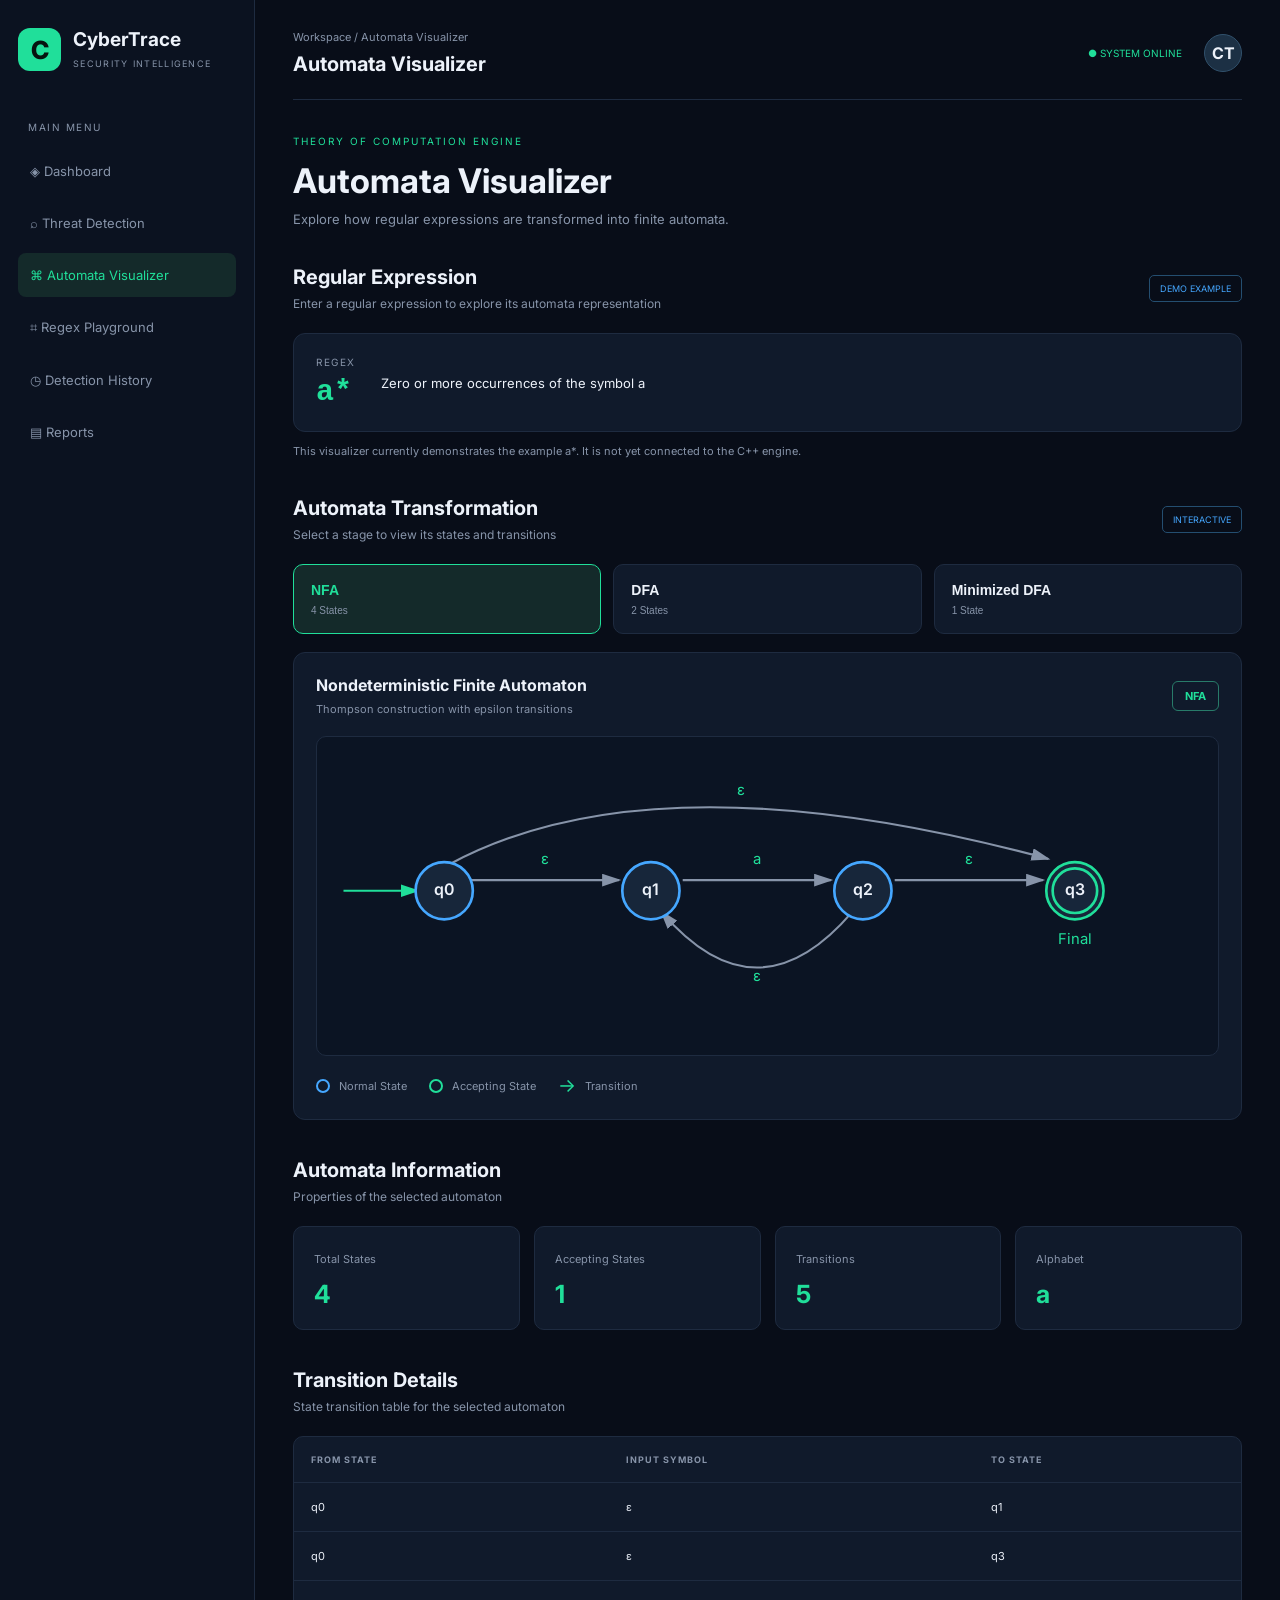
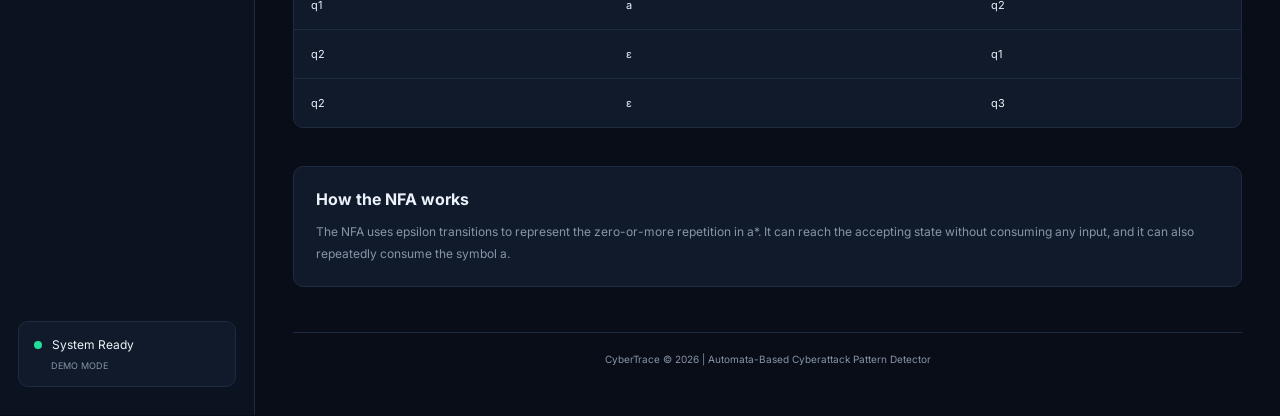
==== frontend/automata.html @ 646683e4 "Build CyberTrace dashboard, CSV detection interface and automata visualizer" ====
<!DOCTYPE html>
<html lang="en">

<head>
    <meta charset="UTF-8">
    <meta name="viewport" content="width=device-width, initial-scale=1.0">
    <title>CyberTrace | Automata Visualizer</title>
    <link rel="stylesheet" href="css/style.css">
    <link rel="stylesheet" href="css/automata.css">
</head>

<body>

<div class="app">

    <aside class="sidebar">

        <div class="brand">
            <div class="brand-icon">C</div>
            <div>
                <h2>CyberTrace</h2>
                <span>SECURITY INTELLIGENCE</span>
            </div>
        </div>

        <div class="nav-label">MAIN MENU</div>

        <nav>
            <a href="index.html" class="nav-link">◈ Dashboard</a>
            <a href="index.html" class="nav-link">⌕ Threat Detection</a>
            <a href="automata.html" class="nav-link active">⌘ Automata Visualizer</a>
            <a href="#" class="nav-link">⌗ Regex Playground</a>
            <a href="#" class="nav-link">◷ Detection History</a>
            <a href="#" class="nav-link">▤ Reports</a>
        </nav>

        <div class="sidebar-bottom">
            <div class="system-status">
                <span class="status-dot"></span>
                System Ready
                <small>DEMO MODE</small>
            </div>
        </div>

    </aside>

    <main class="main-content">

        <header class="topbar">
            <div>
                <p class="breadcrumb">Workspace / Automata Visualizer</p>
                <h2>Automata Visualizer</h2>
            </div>

            <div class="topbar-right">
                <span class="online-indicator">● SYSTEM ONLINE</span>
                <div class="profile">CT</div>
            </div>
        </header>

        <section class="automata-welcome">
            <p class="eyebrow">THEORY OF COMPUTATION ENGINE</p>
            <h1>Automata Visualizer</h1>
            <p>Explore how regular expressions are transformed into finite automata.</p>
        </section>

        <section class="section regex-input-section">

            <div class="section-heading">
                <div>
                    <h2>Regular Expression</h2>
                    <p>Enter a regular expression to explore its automata representation</p>
                </div>
                <span class="demo-tag">DEMO EXAMPLE</span>
            </div>

            <div class="regex-display">
                <div class="regex-value">
                    <span>REGEX</span>
                    <strong id="regexValue">a*</strong>
                </div>

                <div class="regex-description">
                    Zero or more occurrences of the symbol a
                </div>
            </div>

            <p class="automata-note">
                This visualizer currently demonstrates the example a*. It is not yet connected to the C++ engine.
            </p>

        </section>

        <section class="section">

            <div class="section-heading">
                <div>
                    <h2>Automata Transformation</h2>
                    <p>Select a stage to view its states and transitions</p>
                </div>
                <span class="demo-tag">INTERACTIVE</span>
            </div>

            <div class="automata-tabs">

                <button class="automata-tab active" data-type="nfa">
                    NFA
                    <span>4 States</span>
                </button>

                <button class="automata-tab" data-type="dfa">
                    DFA
                    <span>2 States</span>
                </button>

                <button class="automata-tab" data-type="minimized">
                    Minimized DFA
                    <span>1 State</span>
                </button>

            </div>

            <div class="automata-panel">

                <div class="automata-panel-heading">
                    <div>
                        <h3 id="automataTitle">Nondeterministic Finite Automaton</h3>
                        <p id="automataDescription">
                            Thompson construction with epsilon transitions
                        </p>
                    </div>

                    <span class="automata-type" id="automataType">NFA</span>
                </div>

                <div class="automata-canvas" id="automataCanvas">
                </div>

                <div class="automata-legend">
                    <div>
                        <span class="legend-state normal-state"></span>
                        Normal State
                    </div>

                    <div>
                        <span class="legend-state accepting-state"></span>
                        Accepting State
                    </div>

                    <div>
                        <span class="legend-arrow">→</span>
                        Transition
                    </div>
                </div>

            </div>

        </section>

        <section class="section">

            <div class="section-heading">
                <div>
                    <h2>Automata Information</h2>
                    <p>Properties of the selected automaton</p>
                </div>
            </div>

            <div class="automata-stats">

                <div class="automata-stat">
                    <span>Total States</span>
                    <strong id="stateCount">4</strong>
                </div>

                <div class="automata-stat">
                    <span>Accepting States</span>
                    <strong id="acceptingCount">1</strong>
                </div>

                <div class="automata-stat">
                    <span>Transitions</span>
                    <strong id="transitionCount">5</strong>
                </div>

                <div class="automata-stat">
                    <span>Alphabet</span>
                    <strong id="alphabetValue">a</strong>
                </div>

            </div>

        </section>

        <section class="section">

            <div class="section-heading">
                <div>
                    <h2>Transition Details</h2>
                    <p>State transition table for the selected automaton</p>
                </div>
            </div>

            <div class="table-container">
                <table>
                    <thead>
                        <tr>
                            <th>FROM STATE</th>
                            <th>INPUT SYMBOL</th>
                            <th>TO STATE</th>
                        </tr>
                    </thead>

                    <tbody id="transitionTableBody"></tbody>
                </table>
            </div>

        </section>

        <section class="section automata-explanation">

            <h2 id="explanationTitle">How the NFA works</h2>

            <p id="explanationText">
                The NFA uses epsilon transitions to represent the zero-or-more repetition in a*. 
                It can reach the accepting state without consuming any input, and it can also 
                repeatedly consume the symbol a.
            </p>

        </section>

        <footer>
            CyberTrace © 2026 | Automata-Based Cyberattack Pattern Detector
        </footer>

    </main>

</div>

<script src="js/automata.js"></script>

</body>
</html>
---- frontend/css/style.css ----
@import url('https://fonts.googleapis.com/css2?family=Inter:wght@400;500;600;700;800&display=swap');

:root {
    --bg: #080d18;
    --sidebar: #0b1220;
    --card: #101a2b;
    --border: #1e2b40;
    --text: #edf2fa;
    --muted: #8794a9;
    --green: #20df9a;
    --blue: #45a7ff;
}

* {
    margin: 0;
    padding: 0;
    box-sizing: border-box;
}

body {
    background: var(--bg);
    color: var(--text);
    font-family: 'Inter', sans-serif;
}

.app {
    display: flex;
    min-height: 100vh;
}

.sidebar {
    width: 255px;
    background: var(--sidebar);
    border-right: 1px solid var(--border);
    padding: 28px 18px;
    display: flex;
    flex-direction: column;
    flex-shrink: 0;
}

.brand {
    display: flex;
    align-items: center;
    gap: 12px;
    margin-bottom: 50px;
}

.brand-icon {
    background: var(--green);
    color: #06130f;
    width: 43px;
    height: 43px;
    border-radius: 12px;
    display: grid;
    place-items: center;
    font-size: 25px;
    font-weight: 800;
}

.brand h2 {
    font-size: 19px;
}

.brand span {
    font-size: 9px;
    color: var(--muted);
    letter-spacing: 1.3px;
}

.nav-label {
    color: var(--muted);
    font-size: 10px;
    letter-spacing: 1.5px;
    margin: 0 0 16px 10px;
}

nav {
    display: flex;
    flex-direction: column;
    gap: 8px;
}

.nav-link {
    padding: 14px 12px;
    text-decoration: none;
    color: var(--muted);
    font-size: 13px;
    border-radius: 8px;
    transition: 0.2s;
}

.nav-link:hover,
.nav-link.active {
    color: var(--green);
    background: #142a2a;
}

.sidebar-bottom {
    margin-top: auto;
}

.system-status {
    padding: 15px;
    background: var(--card);
    border: 1px solid var(--border);
    border-radius: 10px;
    font-size: 12px;
}

.status-dot {
    display: inline-block;
    width: 8px;
    height: 8px;
    background: var(--green);
    border-radius: 50%;
    margin-right: 7px;
}

.system-status small {
    display: block;
    margin: 8px 0 0 17px;
    color: var(--muted);
    font-size: 9px;
}

.main-content {
    flex: 1;
    min-width: 0;
    padding: 30px 38px;
}

.topbar {
    display: flex;
    align-items: center;
    justify-content: space-between;
    border-bottom: 1px solid var(--border);
    padding-bottom: 23px;
}

.breadcrumb {
    font-size: 11px;
    color: var(--muted);
    margin-bottom: 8px;
}

.topbar h2 {
    font-size: 20px;
}

.topbar-right {
    display: flex;
    align-items: center;
    gap: 22px;
}

.online-indicator {
    font-size: 10px;
    color: var(--green);
}

.profile {
    width: 38px;
    height: 38px;
    background: #1c3044;
    border: 1px solid #31516c;
    display: grid;
    place-items: center;
    border-radius: 50%;
    font-weight: 700;
}

.welcome {
    display: flex;
    justify-content: space-between;
    align-items: center;
    gap: 20px;
    margin: 35px 0;
}

.eyebrow {
    font-size: 10px;
    color: var(--green);
    letter-spacing: 2px;
    margin-bottom: 13px;
}

.welcome h1 {
    font-size: clamp(24px, 3vw, 34px);
    margin-bottom: 10px;
}

.welcome h1 span {
    color: var(--green);
}

.welcome p:last-child {
    color: var(--muted);
    font-size: 13px;
}

.scan-button {
    background: var(--green);
    color: #07130f;
    padding: 13px 20px;
    border: none;
    border-radius: 8px;
    font-weight: 700;
    cursor: pointer;
}

.scan-button:hover {
    background: #54f5b7;
}

.stats-grid {
    display: grid;
    grid-template-columns: repeat(4, minmax(0, 1fr));
    gap: 16px;
}

.stat-card,
.threat-card {
    background: var(--card);
    border: 1px solid var(--border);
    border-radius: 12px;
    padding: 22px;
}

.stat-card p {
    font-size: 12px;
    color: var(--muted);
}

.stat-card h2 {
    font-size: 29px;
    margin: 16px 0 9px;
}

.stat-card span {
    font-size: 10px;
    color: var(--muted);
}

.working {
    color: var(--green);
    font-size: 21px !important;
}

.section {
    margin-top: 38px;
}

.section-heading {
    display: flex;
    align-items: center;
    justify-content: space-between;
    gap: 16px;
    margin-bottom: 22px;
}

.section-heading h2 {
    font-size: 20px;
    margin-bottom: 7px;
}

.section-heading p {
    font-size: 12px;
    color: var(--muted);
}

.demo-tag {
    color: var(--blue);
    font-size: 9px;
    border: 1px solid #244e70;
    padding: 7px 10px;
    border-radius: 5px;
}

.chart-status {
    color: var(--blue);
    font-size: 10px;
    font-weight: 700;
    letter-spacing: 0.7px;
    border: 1px solid rgba(69, 167, 255, 0.35);
    padding: 8px 12px;
    border-radius: 8px;
    white-space: nowrap;
}

.chart-layout {
    display: grid;
    grid-template-columns: minmax(0, 1.3fr) minmax(220px, 0.7fr);
    align-items: center;
    gap: 32px;
    padding: 24px;
    background: var(--card);
    border: 1px solid var(--border);
    border-radius: 14px;
}

.chart-card {
    display: flex;
    align-items: center;
    justify-content: center;
    min-width: 0;
    padding: 10px;
}

.chart-container {
    position: relative;
    width: 100%;
    max-width: 290px;
    height: 270px;
}

.chart-container canvas {
    max-width: 100%;
}

.chart-legend {
    display: flex;
    flex-direction: column;
    gap: 14px;
    width: 100%;
}

.legend-item {
    display: flex;
    align-items: center;
    justify-content: space-between;
    gap: 12px;
    padding: 16px;
    background: rgba(255, 255, 255, 0.025);
    border: 1px solid var(--border);
    border-radius: 10px;
    transition: border-color 0.2s, transform 0.2s;
}

.legend-item:hover {
    border-color: var(--blue);
    transform: translateY(-2px);
}

.legend-label {
    display: flex;
    align-items: center;
    gap: 11px;
    color: var(--text);
    font-size: 13px;
}

.legend-item strong {
    color: var(--text);
    font-size: 18px;
    font-weight: 700;
}

.legend-dot {
    display: inline-block;
    width: 11px;
    height: 11px;
    flex-shrink: 0;
    border-radius: 50%;
}

.brute-dot {
    background: #20df9a;
}

.port-dot {
    background: #45a7ff;
}

.sql-dot {
    background: #ffbd59;
}

.xss-dot {
    background: #ff647c;
}

.threat-grid {
    display: grid;
    grid-template-columns: repeat(4, minmax(0, 1fr));
    gap: 16px;
}

.threat-card {
    transition: 0.2s;
}

.threat-card:hover,
.stat-card:hover {
    border-color: #287b69;
    transform: translateY(-3px);
}

.threat-icon {
    font-size: 22px;
}

.threat-card h3 {
    font-size: 13px;
    margin: 16px 0 12px;
}

.threat-card h2 {
    font-size: 27px;
    color: var(--green);
}

.threat-card p {
    font-size: 10px;
    color: var(--muted);
    margin-top: 8px;
}

.table-container {
    overflow-x: auto;
    background: var(--card);
    border: 1px solid var(--border);
    border-radius: 10px;
}

table {
    width: 100%;
    border-collapse: collapse;
    text-align: left;
    min-width: 600px;
}

th {
    color: var(--muted);
    font-size: 9px;
    letter-spacing: 1px;
    padding: 17px;
    border-bottom: 1px solid var(--border);
}

td {
    padding: 17px;
    font-size: 11px;
    border-bottom: 1px solid var(--border);
}

tbody tr:last-child td {
    border-bottom: none;
}

tbody tr:hover {
    background: #152238;
}

.badge {
    padding: 6px 9px;
    border-radius: 5px;
    font-size: 9px;
}

.danger {
    background: #3a1c28;
    color: #ff788d;
}

.view-all {
    color: var(--green);
    text-decoration: none;
    font-size: 11px;
}

.empty-alerts {
    text-align: center;
    color: var(--muted);
    font-size: 12px;
    padding: 25px;
    background: var(--card);
    border: 1px solid var(--border);
    border-radius: 10px;
}

.severity {
    font-size: 10px;
    padding: 6px 9px;
    border-radius: 5px;
    font-weight: 600;
}

.severity-high {
    color: #ff788d;
    background: #3a1c28;
}

.severity-medium {
    color: #ffbd59;
    background: #382c1a;
}

.severity-low {
    color: #20df9a;
    background: #14352d;
}

footer {
    margin-top: 45px;
    padding: 20px 0;
    border-top: 1px solid var(--border);
    color: var(--muted);
    font-size: 10px;
    text-align: center;
}

@media (max-width: 1050px) {
    .stats-grid,
    .threat-grid {
        grid-template-columns: repeat(2, 1fr);
    }

    .sidebar {
        width: 215px;
    }
}

@media (max-width: 850px) {
    .chart-layout {
        grid-template-columns: 1fr;
        gap: 20px;
    }

    .chart-container {
        max-width: 260px;
        height: 250px;
    }
}

@media (max-width: 700px) {
    .sidebar {
        width: 65px;
        padding: 20px 8px;
    }

    .brand {
        justify-content: center;
    }

    .brand > div:last-child,
    .nav-label,
    .nav-link:not(.active),
    .sidebar-bottom {
        display: none;
    }

    .nav-link {
        font-size: 0;
        text-align: center;
        padding: 15px 4px;
    }

    .nav-link.active {
        font-size: 12px;
    }

    .main-content {
        padding: 20px 14px;
    }

    .stats-grid,
    .threat-grid {
        grid-template-columns: 1fr;
    }

    .welcome {
        align-items: flex-start;
        flex-direction: column;
    }

    .topbar-right .online-indicator {
        display: none;
    }
}

@media (max-width: 480px) {
    .chart-layout {
        padding: 14px;
    }

    .section-heading {
        align-items: flex-start;
    }

    .section-heading h2 {
        font-size: 18px;
    }

    .chart-container {
        height: 220px;
    }

    .chart-status {
        font-size: 8px;
        padding: 7px 8px;
    }
}
---- frontend/css/automata.css ----
.automata-welcome {
    margin: 35px 0;
}

.automata-welcome h1 {
    font-size: clamp(25px, 3vw, 34px);
    margin-bottom: 10px;
}

.automata-welcome > p:last-child {
    color: var(--muted);
    font-size: 13px;
}

.regex-display {
    display: flex;
    align-items: center;
    gap: 25px;
    flex-wrap: wrap;
    padding: 22px;
    background: var(--card);
    border: 1px solid var(--border);
    border-radius: 12px;
}

.regex-value {
    display: flex;
    flex-direction: column;
    gap: 7px;
}

.regex-value span {
    color: var(--muted);
    font-size: 10px;
    letter-spacing: 1.5px;
}

.regex-value strong {
    color: var(--green);
    font-size: 30px;
    font-family: monospace;
}

.regex-description {
    color: var(--text);
    font-size: 13px;
}

.automata-note {
    margin-top: 12px;
    color: var(--muted);
    font-size: 11px;
}

.automata-tabs {
    display: grid;
    grid-template-columns: repeat(3, minmax(0, 1fr));
    gap: 12px;
    margin-bottom: 18px;
}

.automata-tab {
    display: flex;
    flex-direction: column;
    gap: 7px;
    align-items: flex-start;
    padding: 17px;
    border: 1px solid var(--border);
    border-radius: 10px;
    background: var(--card);
    color: var(--text);
    font-size: 14px;
    font-weight: 700;
    cursor: pointer;
    transition: 0.2s;
}

.automata-tab span {
    color: var(--muted);
    font-size: 10px;
    font-weight: 400;
}

.automata-tab:hover,
.automata-tab.active {
    border-color: var(--green);
    background: #142a2a;
}

.automata-tab.active {
    color: var(--green);
}

.automata-panel {
    padding: 22px;
    background: var(--card);
    border: 1px solid var(--border);
    border-radius: 12px;
}

.automata-panel-heading {
    display: flex;
    justify-content: space-between;
    align-items: center;
    gap: 15px;
    margin-bottom: 20px;
}

.automata-panel-heading h3 {
    font-size: 16px;
    margin-bottom: 7px;
}

.automata-panel-heading p {
    color: var(--muted);
    font-size: 11px;
}

.automata-type {
    padding: 7px 12px;
    border: 1px solid #287b69;
    border-radius: 6px;
    color: var(--green);
    font-size: 11px;
    font-weight: 700;
}

.automata-canvas {
    width: 100%;
    min-height: 300px;
    overflow-x: auto;
    border: 1px solid var(--border);
    border-radius: 10px;
    background: #0b1423;
}

.automata-canvas svg {
    display: block;
    width: 100%;
    min-width: 650px;
    height: auto;
}

.automata-canvas .state-circle {
    fill: #17263a;
    stroke: #45a7ff;
    stroke-width: 2.5;
}

.automata-canvas .accepting-circle {
    stroke: var(--green);
}

.automata-canvas .state-label {
    fill: var(--text);
    font-size: 15px;
    font-weight: 600;
    text-anchor: middle;
    dominant-baseline: middle;
}

.automata-canvas .edge {
    fill: none;
    stroke: #8794a9;
    stroke-width: 2;
}

.automata-canvas .edge-label {
    fill: var(--green);
    font-size: 14px;
    text-anchor: middle;
}

.automata-canvas .start-arrow {
    stroke: var(--green);
    stroke-width: 2;
    fill: none;
}

.automata-legend {
    display: flex;
    flex-wrap: wrap;
    gap: 22px;
    padding-top: 18px;
    color: var(--muted);
    font-size: 11px;
}

.automata-legend > div {
    display: flex;
    align-items: center;
    gap: 9px;
}

.legend-state {
    display: inline-block;
    width: 14px;
    height: 14px;
    border: 2px solid var(--blue);
    border-radius: 50%;
}

.accepting-state {
    border-color: var(--green);
    box-shadow: inset 0 0 0 2px var(--card);
}

.legend-arrow {
    color: var(--green);
    font-size: 19px;
}

.automata-stats {
    display: grid;
    grid-template-columns: repeat(4, minmax(0, 1fr));
    gap: 14px;
}

.automata-stat {
    padding: 20px;
    background: var(--card);
    border: 1px solid var(--border);
    border-radius: 10px;
}

.automata-stat span {
    color: var(--muted);
    font-size: 11px;
}

.automata-stat strong {
    display: block;
    margin-top: 12px;
    color: var(--green);
    font-size: 25px;
}

.automata-explanation {
    padding: 22px;
    background: var(--card);
    border: 1px solid var(--border);
    border-radius: 10px;
}

.automata-explanation h2 {
    font-size: 16px;
    margin-bottom: 12px;
}

.automata-explanation p {
    color: var(--muted);
    font-size: 12px;
    line-height: 1.8;
}

@media (max-width: 850px) {
    .automata-stats {
        grid-template-columns: repeat(2, 1fr);
    }
}

@media (max-width: 600px) {
    .automata-tabs {
        grid-template-columns: 1fr;
    }

    .automata-panel {
        padding: 13px;
    }

    .automata-panel-heading {
        align-items: flex-start;
    }

    .automata-stats {
        grid-template-columns: 1fr;
    }
}
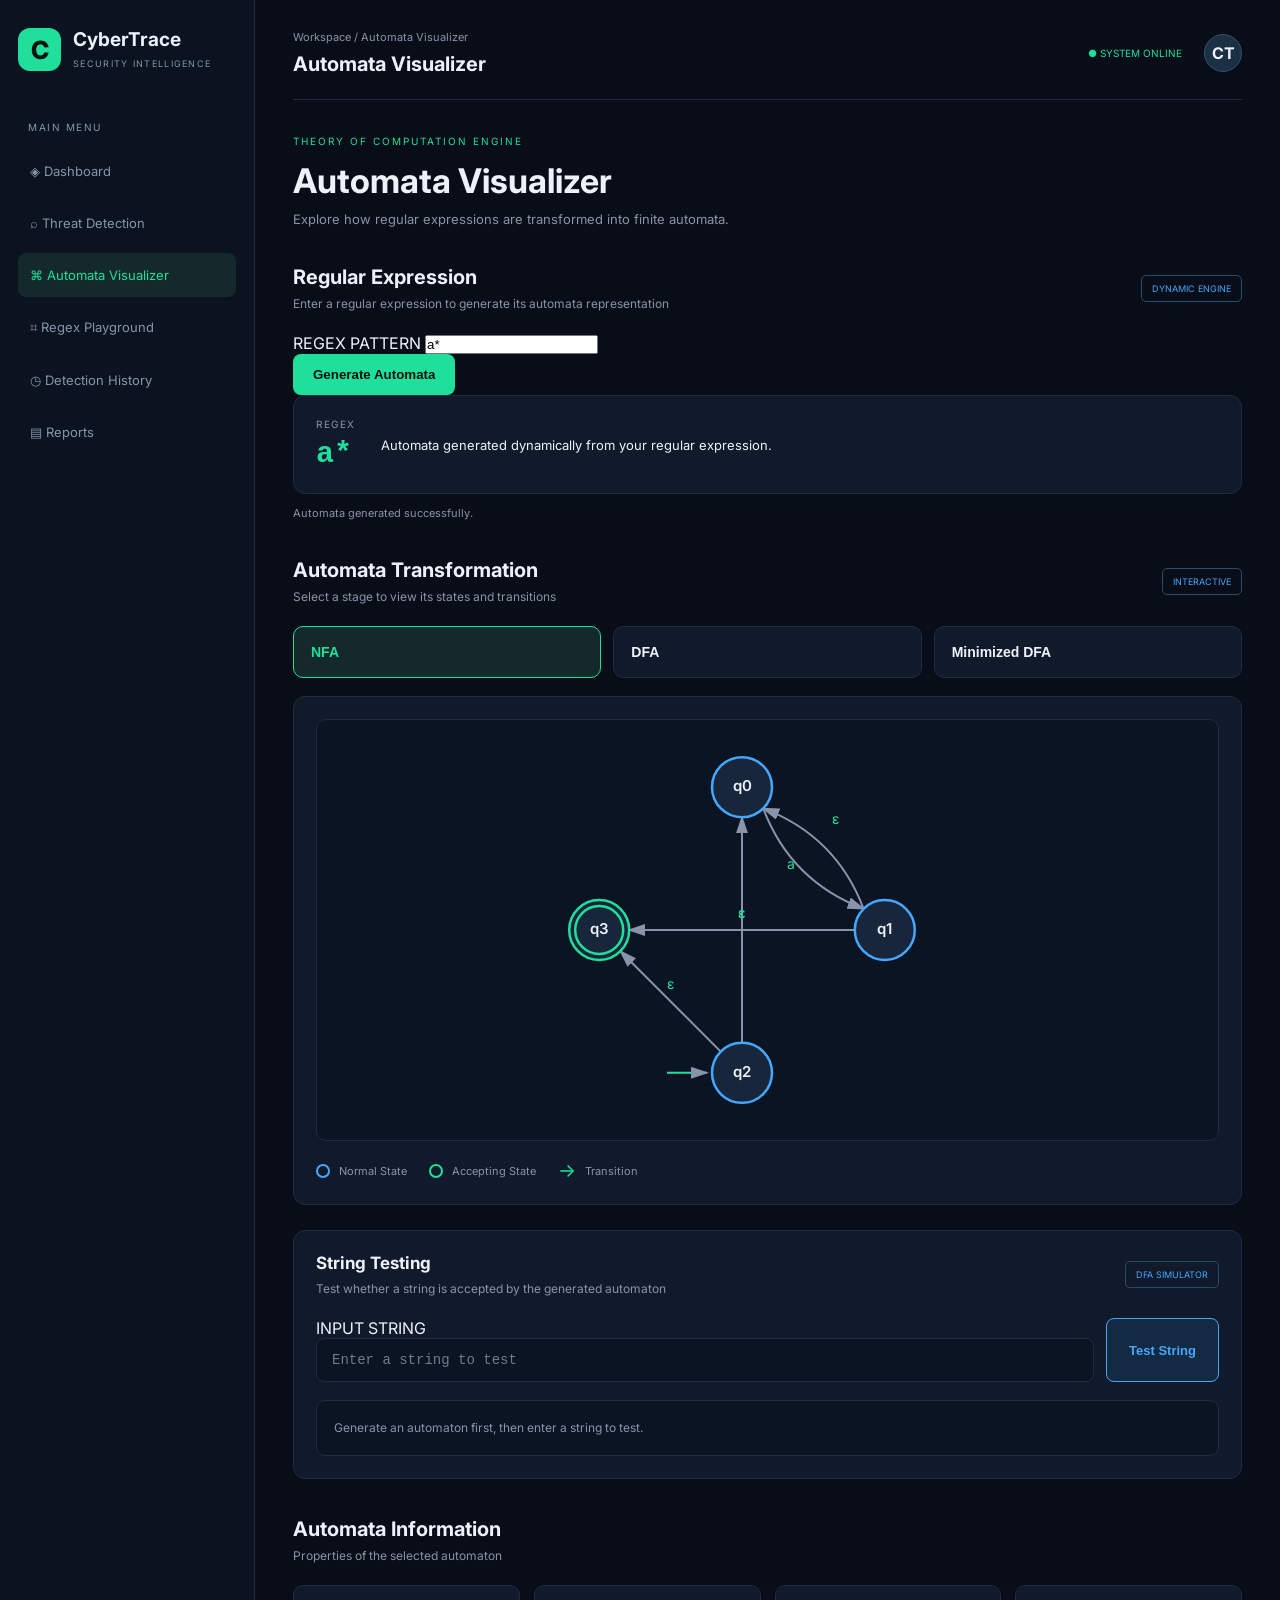
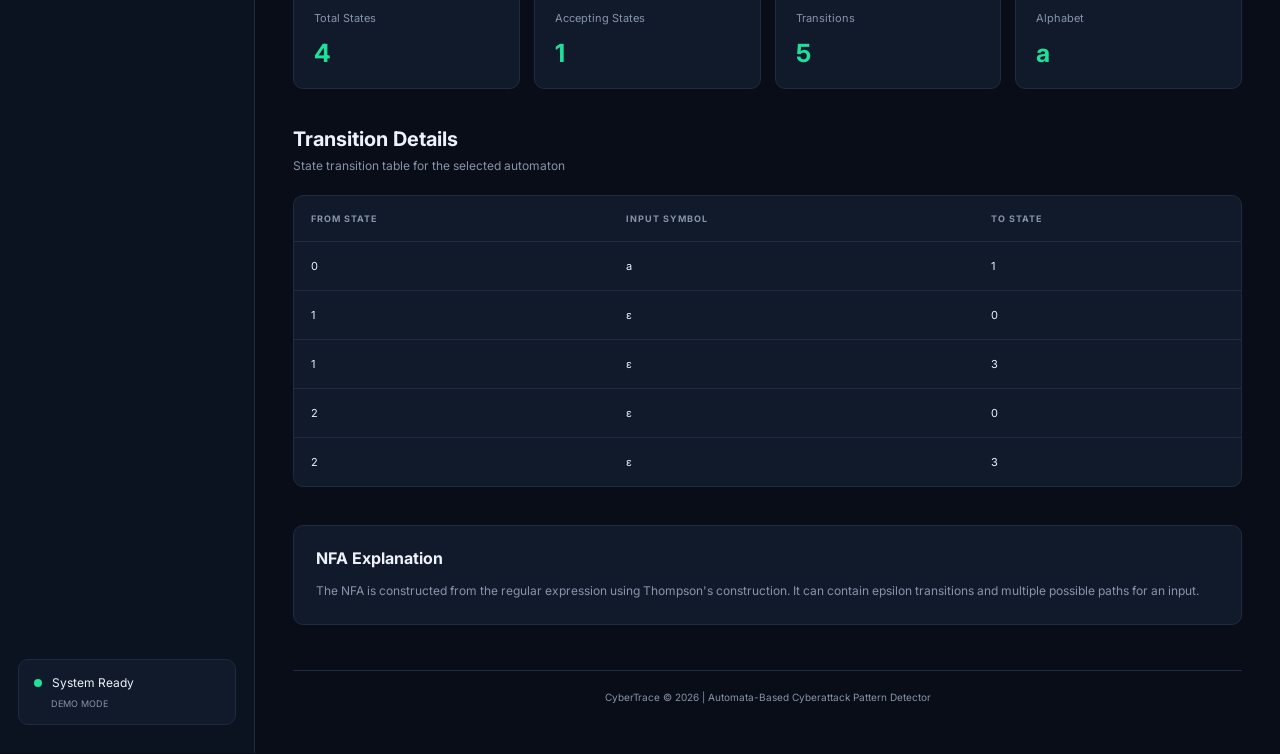
==== commit 2c3dfc4e: "Complete regex playground and automata integration" ====
--- a/frontend/automata.html
+++ b/frontend/automata.html
@@ -1,3 +1,4 @@
+
 <!DOCTYPE html>
 <html lang="en">
 
@@ -29,7 +30,7 @@
             <a href="index.html" class="nav-link">◈ Dashboard</a>
             <a href="index.html" class="nav-link">⌕ Threat Detection</a>
             <a href="automata.html" class="nav-link active">⌘ Automata Visualizer</a>
-            <a href="#" class="nav-link">⌗ Regex Playground</a>
+            <a href="index.html" class="nav-link">⌗ Regex Playground</a>
             <a href="#" class="nav-link">◷ Detection History</a>
             <a href="#" class="nav-link">▤ Reports</a>
         </nav>
@@ -64,14 +65,37 @@
             <p>Explore how regular expressions are transformed into finite automata.</p>
         </section>
 
+        <!-- REGEX INPUT -->
+
         <section class="section regex-input-section">
 
             <div class="section-heading">
                 <div>
                     <h2>Regular Expression</h2>
-                    <p>Enter a regular expression to explore its automata representation</p>
-                </div>
-                <span class="demo-tag">DEMO EXAMPLE</span>
+                    <p>Enter a regular expression to generate its automata representation</p>
+                </div>
+                <span class="demo-tag">DYNAMIC ENGINE</span>
+            </div>
+
+            <div class="regex-controls">
+
+                <div class="regex-input-wrapper">
+                    <label for="regexInput">REGEX PATTERN</label>
+
+                    <input
+                        type="text"
+                        id="regexInput"
+                        value="a*"
+                        placeholder="Enter regex (e.g. (a|b)*abb)"
+                        autocomplete="off"
+                        spellcheck="false"
+                    >
+                </div>
+
+                <button id="generateAutomataBtn" class="scan-button" type="button">
+                    Generate Automata
+                </button>
+
             </div>
 
             <div class="regex-display">
@@ -80,16 +104,18 @@
                     <strong id="regexValue">a*</strong>
                 </div>
 
-                <div class="regex-description">
-                    Zero or more occurrences of the symbol a
-                </div>
-            </div>
-
-            <p class="automata-note">
-                This visualizer currently demonstrates the example a*. It is not yet connected to the C++ engine.
+                <div class="regex-description" id="regexDescription">
+                    Enter a regular expression and generate its NFA, DFA and minimized DFA.
+                </div>
+            </div>
+
+            <p class="automata-note" id="automataStatus" role="status">
+                Ready to generate automata.
             </p>
 
         </section>
+
+        <!-- AUTOMATA TRANSFORMATION -->
 
         <section class="section">
 
@@ -103,35 +129,21 @@
 
             <div class="automata-tabs">
 
-                <button class="automata-tab active" data-type="nfa">
+                <button class="automata-tab active" data-type="nfa" type="button">
                     NFA
-                    <span>4 States</span>
-                </button>
-
-                <button class="automata-tab" data-type="dfa">
+                </button>
+
+                <button class="automata-tab" data-type="dfa" type="button">
                     DFA
-                    <span>2 States</span>
-                </button>
-
-                <button class="automata-tab" data-type="minimized">
+                </button>
+
+                <button class="automata-tab" data-type="minimized" type="button">
                     Minimized DFA
-                    <span>1 State</span>
                 </button>
 
             </div>
 
             <div class="automata-panel">
-
-                <div class="automata-panel-heading">
-                    <div>
-                        <h3 id="automataTitle">Nondeterministic Finite Automaton</h3>
-                        <p id="automataDescription">
-                            Thompson construction with epsilon transitions
-                        </p>
-                    </div>
-
-                    <span class="automata-type" id="automataType">NFA</span>
-                </div>
 
                 <div class="automata-canvas" id="automataCanvas">
                 </div>
@@ -157,6 +169,55 @@
 
         </section>
 
+        <!-- STRING TESTING -->
+
+        <section class="section string-testing-section">
+
+            <div class="section-heading">
+                <div>
+                    <h2>String Testing</h2>
+                    <p>Test whether a string is accepted by the generated automaton</p>
+                </div>
+                <span class="demo-tag">DFA SIMULATOR</span>
+            </div>
+
+            <div class="string-test-controls">
+
+                <div class="string-input-wrapper">
+                    <label for="testStringInput">INPUT STRING</label>
+
+                    <input
+                        type="text"
+                        id="testStringInput"
+                        placeholder="Enter a string to test"
+                        autocomplete="off"
+                        spellcheck="false"
+                    >
+                </div>
+
+                <button id="testStringBtn" class="scan-button" type="button">
+                    Test String
+                </button>
+
+            </div>
+
+            <div id="stringTestResult" class="string-test-result" role="status">
+                <p>Generate an automaton first, then enter a string to test.</p>
+            </div>
+
+            <div id="stringTraceSection" class="string-trace-section">
+
+                <h3>Transition Trace</h3>
+
+                <div id="stringTrace" class="string-trace">
+                </div>
+
+            </div>
+
+        </section>
+
+        <!-- AUTOMATA INFORMATION -->
+
         <section class="section">
 
             <div class="section-heading">
@@ -170,27 +231,29 @@
 
                 <div class="automata-stat">
                     <span>Total States</span>
-                    <strong id="stateCount">4</strong>
+                    <strong id="stateCount">0</strong>
                 </div>
 
                 <div class="automata-stat">
                     <span>Accepting States</span>
-                    <strong id="acceptingCount">1</strong>
+                    <strong id="acceptingCount">0</strong>
                 </div>
 
                 <div class="automata-stat">
                     <span>Transitions</span>
-                    <strong id="transitionCount">5</strong>
+                    <strong id="transitionCount">0</strong>
                 </div>
 
                 <div class="automata-stat">
                     <span>Alphabet</span>
-                    <strong id="alphabetValue">a</strong>
-                </div>
-
-            </div>
-
-        </section>
+                    <strong id="alphabetValue">—</strong>
+                </div>
+
+            </div>
+
+        </section>
+
+        <!-- TRANSITION TABLE -->
 
         <section class="section">
 
@@ -217,14 +280,14 @@
 
         </section>
 
+        <!-- EXPLANATION -->
+
         <section class="section automata-explanation">
 
             <h2 id="explanationTitle">How the NFA works</h2>
 
             <p id="explanationText">
-                The NFA uses epsilon transitions to represent the zero-or-more repetition in a*. 
-                It can reach the accepting state without consuming any input, and it can also 
-                repeatedly consume the symbol a.
+                Enter a regular expression and generate its automata to see how the transformation works.
             </p>
 
         </section>
@@ -237,6 +300,12 @@
 
 </div>
 
+<!-- AUTOMATA ALGORITHMS: LOAD IN DEPENDENCY ORDER -->
+
+<script src="js/automata-engine.js"></script>
+<script src="js/dfa-minimizer.js"></script>
+<script src="js/visualizer.js"></script>
+<script src="js/string-simulator.js"></script>
 <script src="js/automata.js"></script>
 
 </body>
--- a/frontend/css/automata.css
+++ b/frontend/css/automata.css
@@ -128,8 +128,9 @@
 
 .automata-canvas {
     width: 100%;
-    min-height: 300px;
-    overflow-x: auto;
+    min-width: 0;
+    min-height: 420px;
+    overflow: auto;
     border: 1px solid var(--border);
     border-radius: 10px;
     background: #0b1423;
@@ -137,9 +138,9 @@
 
 .automata-canvas svg {
     display: block;
-    width: 100%;
-    min-width: 650px;
-    height: auto;
+    width: 850px;
+    min-width: 850px;
+    height: 420px;
 }
 
 .automata-canvas .state-circle {
@@ -254,6 +255,189 @@
     line-height: 1.8;
 }
 
+/* ==============================
+   STRING TESTING
+============================== */
+
+.string-testing-section {
+    margin-top: 25px;
+    padding: 22px;
+    background: var(--card);
+    border: 1px solid var(--border);
+    border-radius: 12px;
+}
+
+.string-testing-section h2 {
+    font-size: 17px;
+    margin-bottom: 8px;
+}
+
+.string-testing-section > p {
+    color: var(--muted);
+    font-size: 12px;
+    line-height: 1.7;
+}
+
+.string-test-controls {
+    display: flex;
+    align-items: stretch;
+    gap: 12px;
+    margin-top: 20px;
+}
+
+.string-input-wrapper {
+    flex: 1;
+    min-width: 0;
+}
+
+.string-input-wrapper input,
+.string-testing-section input {
+    width: 100%;
+    min-width: 0;
+    padding: 13px 15px;
+    border: 1px solid var(--border);
+    border-radius: 8px;
+    outline: none;
+    background: #0b1423;
+    color: var(--text);
+    font-size: 14px;
+    font-family: monospace;
+    transition: border-color 0.2s, box-shadow 0.2s;
+}
+
+.string-input-wrapper input:focus,
+.string-testing-section input:focus {
+    border-color: var(--blue);
+    box-shadow: 0 0 0 3px rgba(69, 167, 255, 0.12);
+}
+
+.string-testing-section input::placeholder {
+    color: var(--muted);
+    opacity: 0.8;
+}
+
+#testStringBtn {
+    padding: 12px 22px;
+    border: 1px solid var(--blue);
+    border-radius: 8px;
+    background: #142a43;
+    color: #45a7ff;
+    font-size: 13px;
+    font-weight: 700;
+    white-space: nowrap;
+    cursor: pointer;
+    transition: 0.2s;
+}
+
+#testStringBtn:hover {
+    background: #1d3a5b;
+    border-color: #70bcff;
+}
+
+/* Result status */
+
+.string-test-result {
+    margin-top: 18px;
+    padding: 17px;
+    border: 1px solid var(--border);
+    border-radius: 9px;
+    background: #0b1423;
+}
+
+.string-test-result h3 {
+    font-size: 14px;
+    margin-bottom: 8px;
+}
+
+.string-test-result p {
+    color: var(--muted);
+    font-size: 12px;
+    line-height: 1.7;
+}
+
+.string-test-result.accepted {
+    border-color: rgba(46, 204, 150, 0.45);
+    background: rgba(18, 48, 40, 0.35);
+}
+
+.string-test-result.accepted h3 {
+    color: #35d49a;
+}
+
+.string-test-result.rejected {
+    border-color: rgba(255, 92, 92, 0.4);
+    background: rgba(58, 25, 32, 0.35);
+}
+
+.string-test-result.rejected h3 {
+    color: #ff707b;
+}
+
+/* Transition trace */
+
+.string-trace-section {
+    margin-top: 22px;
+}
+
+.string-trace-section h3 {
+    font-size: 15px;
+    margin-bottom: 12px;
+}
+
+#stringTrace {
+    width: 100%;
+    overflow-x: auto;
+    border: 1px solid var(--border);
+    border-radius: 9px;
+    background: #0b1423;
+}
+
+.string-trace-table {
+    width: 100%;
+    min-width: 480px;
+    border-collapse: collapse;
+    font-size: 12px;
+}
+
+.string-trace-table th {
+    padding: 13px 15px;
+    background: #142238;
+    color: #45a7ff;
+    font-size: 10px;
+    letter-spacing: 1px;
+    text-align: left;
+    white-space: nowrap;
+}
+
+.string-trace-table td {
+    padding: 12px 15px;
+    border-top: 1px solid var(--border);
+    color: var(--text);
+    font-family: monospace;
+    white-space: nowrap;
+}
+
+.string-trace-table tbody tr:hover {
+    background: rgba(69, 167, 255, 0.05);
+}
+
+.string-trace-table .trace-failed td {
+    color: #ff707b;
+    background: rgba(255, 92, 92, 0.07);
+}
+
+.trace-final-state {
+    margin-top: 13px;
+    padding: 12px 15px;
+    border-radius: 7px;
+    background: #142238;
+    color: var(--muted);
+    font-size: 12px;
+    line-height: 1.7;
+}
+
+/* Responsive */
+
 @media (max-width: 850px) {
     .automata-stats {
         grid-template-columns: repeat(2, 1fr);
@@ -276,4 +460,21 @@
     .automata-stats {
         grid-template-columns: 1fr;
     }
-}
+
+    .string-testing-section {
+        padding: 15px;
+    }
+
+    .string-test-controls {
+        flex-direction: column;
+    }
+
+    #testStringBtn {
+        width: 100%;
+    }
+
+    .string-trace-table th,
+    .string-trace-table td {
+        padding: 11px 12px;
+    }
+}
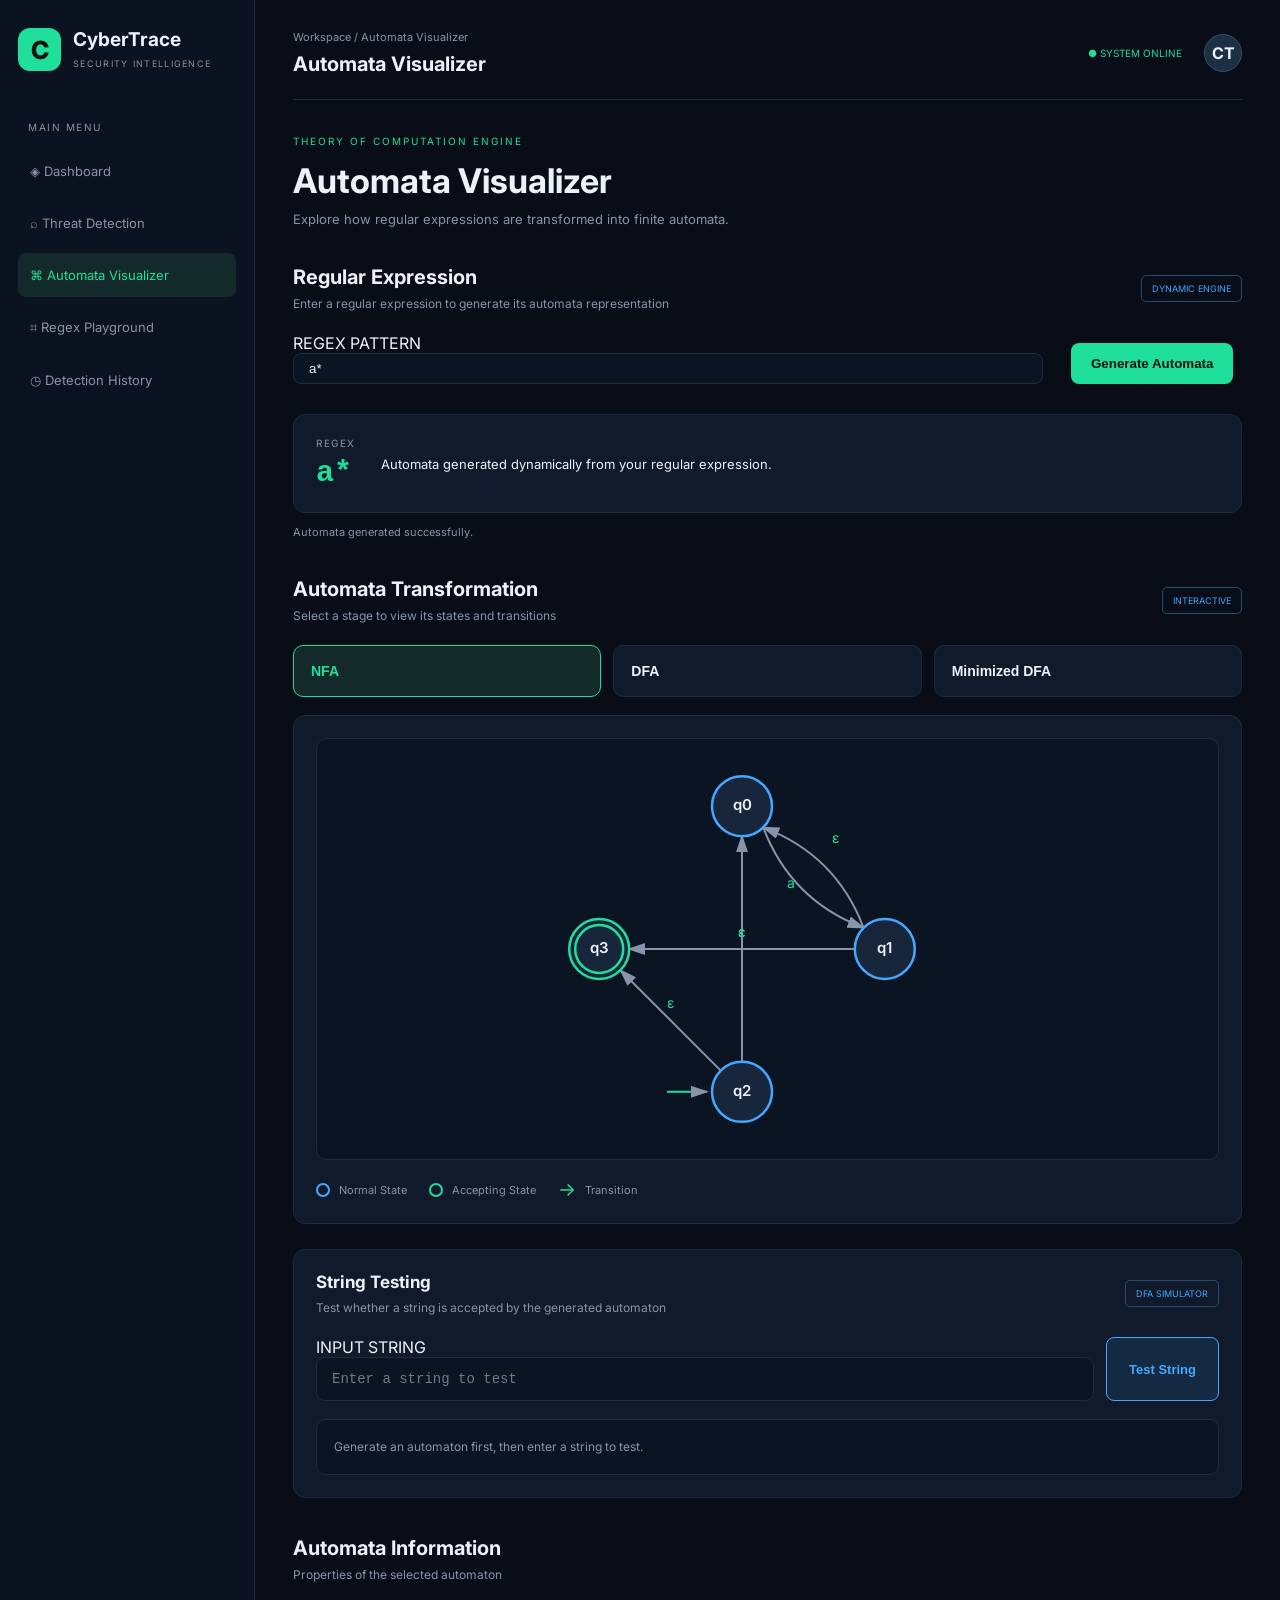
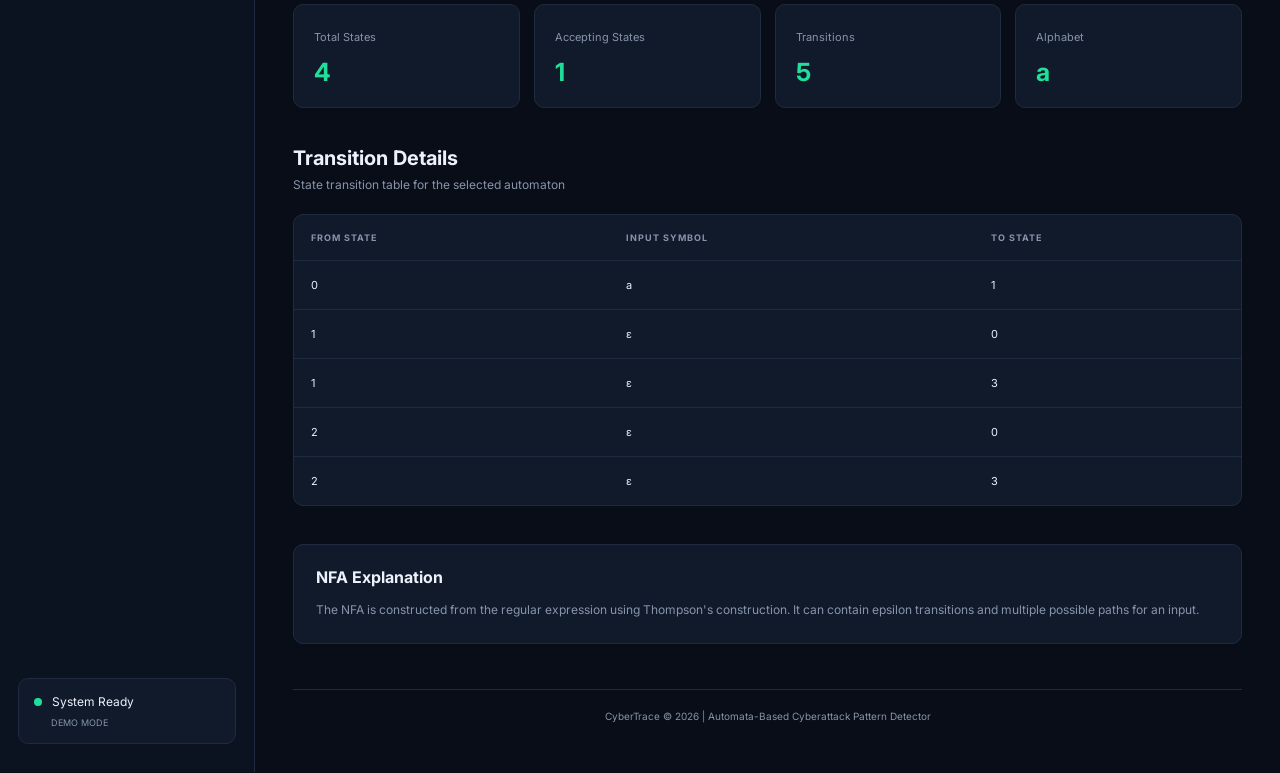
==== commit 06bf0222: "Finalize CyberTrace frontend and testing updates" ====
--- a/frontend/automata.html
+++ b/frontend/automata.html
@@ -30,9 +30,8 @@
             <a href="index.html" class="nav-link">◈ Dashboard</a>
             <a href="index.html" class="nav-link">⌕ Threat Detection</a>
             <a href="automata.html" class="nav-link active">⌘ Automata Visualizer</a>
-            <a href="index.html" class="nav-link">⌗ Regex Playground</a>
+            <a href="index.html#regex" class="nav-link">⌗ Regex Playground</a>
             <a href="#" class="nav-link">◷ Detection History</a>
-            <a href="#" class="nav-link">▤ Reports</a>
         </nav>
 
         <div class="sidebar-bottom">
--- a/frontend/css/style.css
+++ b/frontend/css/style.css
@@ -601,3 +601,280 @@
         padding: 7px 8px;
     }
 }
+.scan-results-section {
+    margin-top: 30px;
+    padding-top: 26px;
+    border-top: 1px solid var(--border-color);
+}
+
+.scan-results-summary {
+    display: grid;
+    grid-template-columns: repeat(auto-fit, minmax(180px, 1fr));
+    gap: 16px;
+    margin: 24px 0;
+}
+
+.scan-result-stat {
+    padding: 22px;
+    border: 1px solid var(--border-color);
+    border-radius: 14px;
+    background: var(--card-bg);
+}
+
+.scan-result-stat span {
+    color: var(--text-secondary);
+    font-size: 13px;
+}
+
+.scan-result-stat h3 {
+    margin: 10px 0 0;
+    font-size: 32px;
+    font-weight: 800;
+}
+
+.alerts-container {
+    display: grid;
+    gap: 14px;
+}
+
+.alert-card {
+    padding: 20px;
+    border: 1px solid rgba(255, 75, 75, 0.25);
+    border-left: 4px solid #ff4b4b;
+    border-radius: 12px;
+    background: rgba(255, 75, 75, 0.06);
+}
+
+.alert-card-header {
+    display: flex;
+    align-items: center;
+    justify-content: space-between;
+    gap: 12px;
+    flex-wrap: wrap;
+    margin-bottom: 12px;
+}
+
+.alert-type {
+    font-size: 16px;
+    font-weight: 750;
+    color: #ff6262;
+}
+
+.alert-ip {
+    font-family: monospace;
+    font-size: 13px;
+    padding: 6px 10px;
+    border-radius: 6px;
+    background: rgba(255, 75, 75, 0.1);
+}
+
+.alert-details {
+    color: var(--text-secondary);
+    font-size: 14px;
+    line-height: 1.6;
+    margin: 0;
+}
+
+.no-alerts-message {
+    padding: 24px;
+    border: 1px solid var(--border-color);
+    border-radius: 12px;
+    text-align: center;
+    color: var(--text-secondary);
+    background: var(--card-bg);
+}
+
+.scan-loading {
+    opacity: 0.7;
+    pointer-events: none;
+}
+
+@media (max-width: 600px) {
+    .alert-card {
+        padding: 15px;
+    }
+
+    .alert-card-header {
+        align-items: flex-start;
+        flex-direction: column;
+    }
+}
+
+/* ==============================
+   DETECTION HISTORY
+============================== */
+
+#historyContainer {
+    display: flex;
+    flex-direction: column;
+    gap: 18px;
+    margin-top: 24px;
+}
+
+.history-card {
+    background: var(--card);
+    border: 1px solid var(--border);
+    border-radius: 14px;
+    padding: 22px;
+    transition: border-color 0.2s ease, transform 0.2s ease;
+}
+
+.history-card:hover {
+    border-color: #287b69;
+    transform: translateY(-2px);
+}
+
+.history-card-header {
+    display: flex;
+    justify-content: space-between;
+    align-items: center;
+    gap: 16px;
+    flex-wrap: wrap;
+}
+
+.history-file {
+    display: flex;
+    align-items: center;
+    gap: 13px;
+}
+
+.history-file-icon {
+    width: 42px;
+    height: 42px;
+    display: flex;
+    align-items: center;
+    justify-content: center;
+    background: rgba(40, 123, 105, 0.12);
+    border: 1px solid rgba(40, 123, 105, 0.25);
+    border-radius: 10px;
+    color: #4cc9a8;
+    font-size: 18px;
+}
+
+.history-file h4 {
+    font-size: 14px;
+    font-weight: 600;
+    margin: 0;
+}
+
+.history-date {
+    color: var(--muted);
+    font-size: 11px;
+    margin-top: 6px;
+}
+
+.history-status {
+    font-size: 10px;
+    font-weight: 700;
+    letter-spacing: 0.7px;
+    padding: 7px 11px;
+    border-radius: 20px;
+}
+
+.history-status.has-threats {
+    color: #ff7777;
+    background: rgba(255, 75, 75, 0.09);
+    border: 1px solid rgba(255, 75, 75, 0.2);
+}
+
+.history-status.clean {
+    color: #4cc9a8;
+    background: rgba(76, 201, 168, 0.09);
+    border: 1px solid rgba(76, 201, 168, 0.2);
+}
+
+.history-total {
+    margin: 24px 0;
+    padding: 17px;
+    border-radius: 10px;
+    background: rgba(255, 75, 75, 0.04);
+    border: 1px solid rgba(255, 75, 75, 0.12);
+}
+
+.history-total span {
+    font-size: 11px;
+    color: var(--muted);
+}
+
+.history-total h2 {
+    font-size: 32px;
+    margin: 8px 0 0;
+    color: #ff6b6b;
+}
+
+.history-breakdown {
+    display: grid;
+    grid-template-columns: repeat(4, 1fr);
+    gap: 12px;
+}
+
+.history-metric {
+    background: rgba(255, 255, 255, 0.02);
+    border: 1px solid var(--border);
+    border-radius: 9px;
+    padding: 14px;
+}
+
+.history-metric span {
+    display: block;
+    color: var(--muted);
+    font-size: 11px;
+    margin-bottom: 9px;
+}
+
+.history-metric strong {
+    font-size: 19px;
+    font-weight: 600;
+}
+
+.history-empty {
+    background: var(--card);
+    border: 1px solid var(--border);
+    border-radius: 12px;
+    padding: 30px;
+    text-align: center;
+    color: var(--muted);
+}
+
+@media (max-width: 700px) {
+    .history-breakdown {
+        grid-template-columns: repeat(2, 1fr);
+    }
+
+    .history-card {
+        padding: 16px;
+    }
+}
+
+@media (max-width: 400px) {
+    .history-breakdown {
+        grid-template-columns: 1fr 1fr;
+        gap: 8px;
+    }
+
+    .history-metric {
+        padding: 11px;
+    }
+
+    .history-card-header {
+        align-items: flex-start;
+    }
+}
+
+.download-report-btn {
+    background: rgba(40, 123, 105, 0.12);
+    color: #4cc9a8;
+    border: 1px solid rgba(40, 123, 105, 0.35);
+    padding: 10px 15px;
+    border-radius: 8px;
+    font-size: 12px;
+    font-weight: 600;
+    cursor: pointer;
+    transition: 0.2s;
+}
+
+.download-report-btn:hover {
+    background: #287b69;
+    color: white;
+}
+
--- a/frontend/css/automata.css
+++ b/frontend/css/automata.css
@@ -22,6 +22,7 @@
     background: var(--card);
     border: 1px solid var(--border);
     border-radius: 12px;
+    margin-top: 25px;
 }
 
 .regex-value {
@@ -478,3 +479,35 @@
         padding: 11px 12px;
     }
 }
+.regex-input-wrapper {
+    flex: 1;
+    min-width: 0;
+    max-width: 750px;
+}
+
+.regex-controls {
+    display: flex;
+    align-items: flex-end;
+    gap: 28px;
+    margin-bottom: 30px;
+}
+
+.regex-input-wrapper input {
+    width: 100%;
+    padding: 7px 15px;
+    background: #0b1423;
+    color: var(--text);
+    border: 1px solid var(--border);
+    border-radius: 8px;
+    outline: none;
+}
+
+.regex-input-wrapper input:focus {
+    border-color: var(--blue);
+    box-shadow: 0 0 0 3px rgba(69, 167, 255, 0.12);
+}
+
+.regex-input-wrapper input::placeholder {
+    color: var(--muted);
+    opacity: 0.8;
+}
